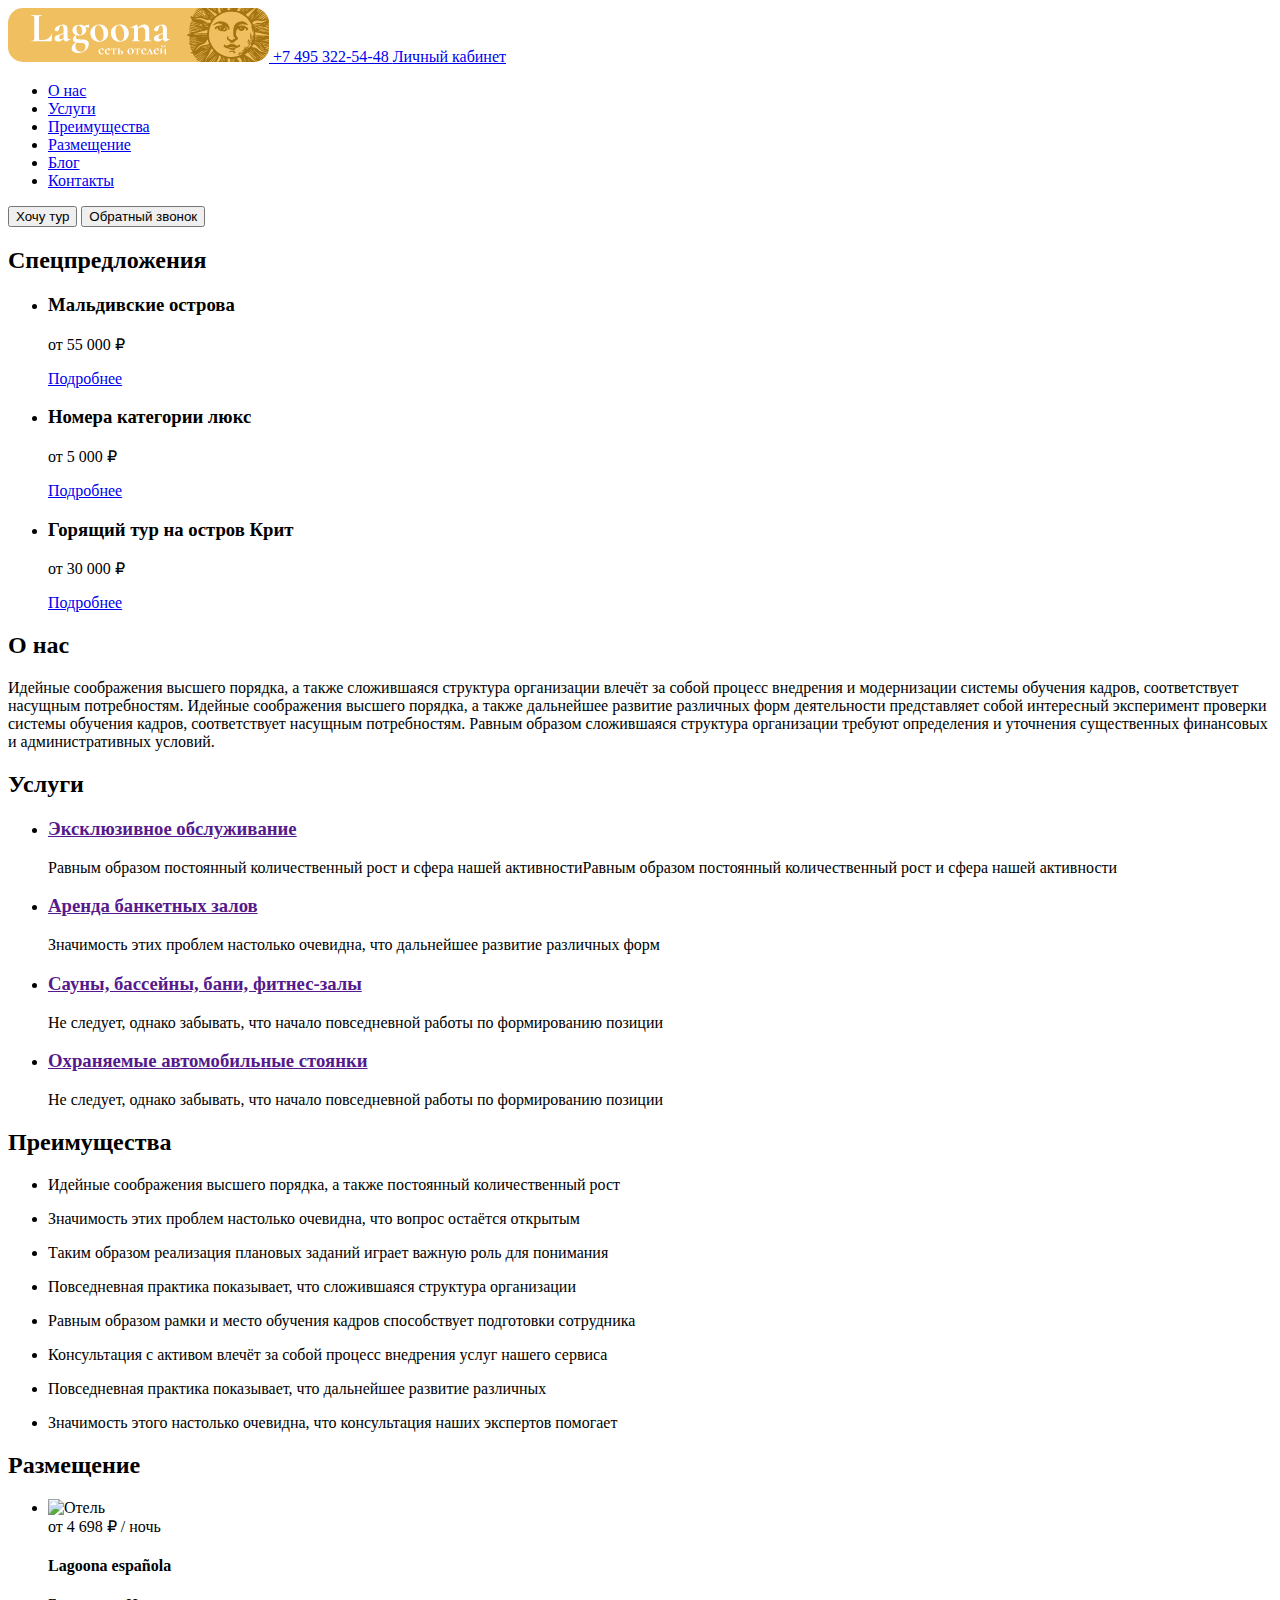
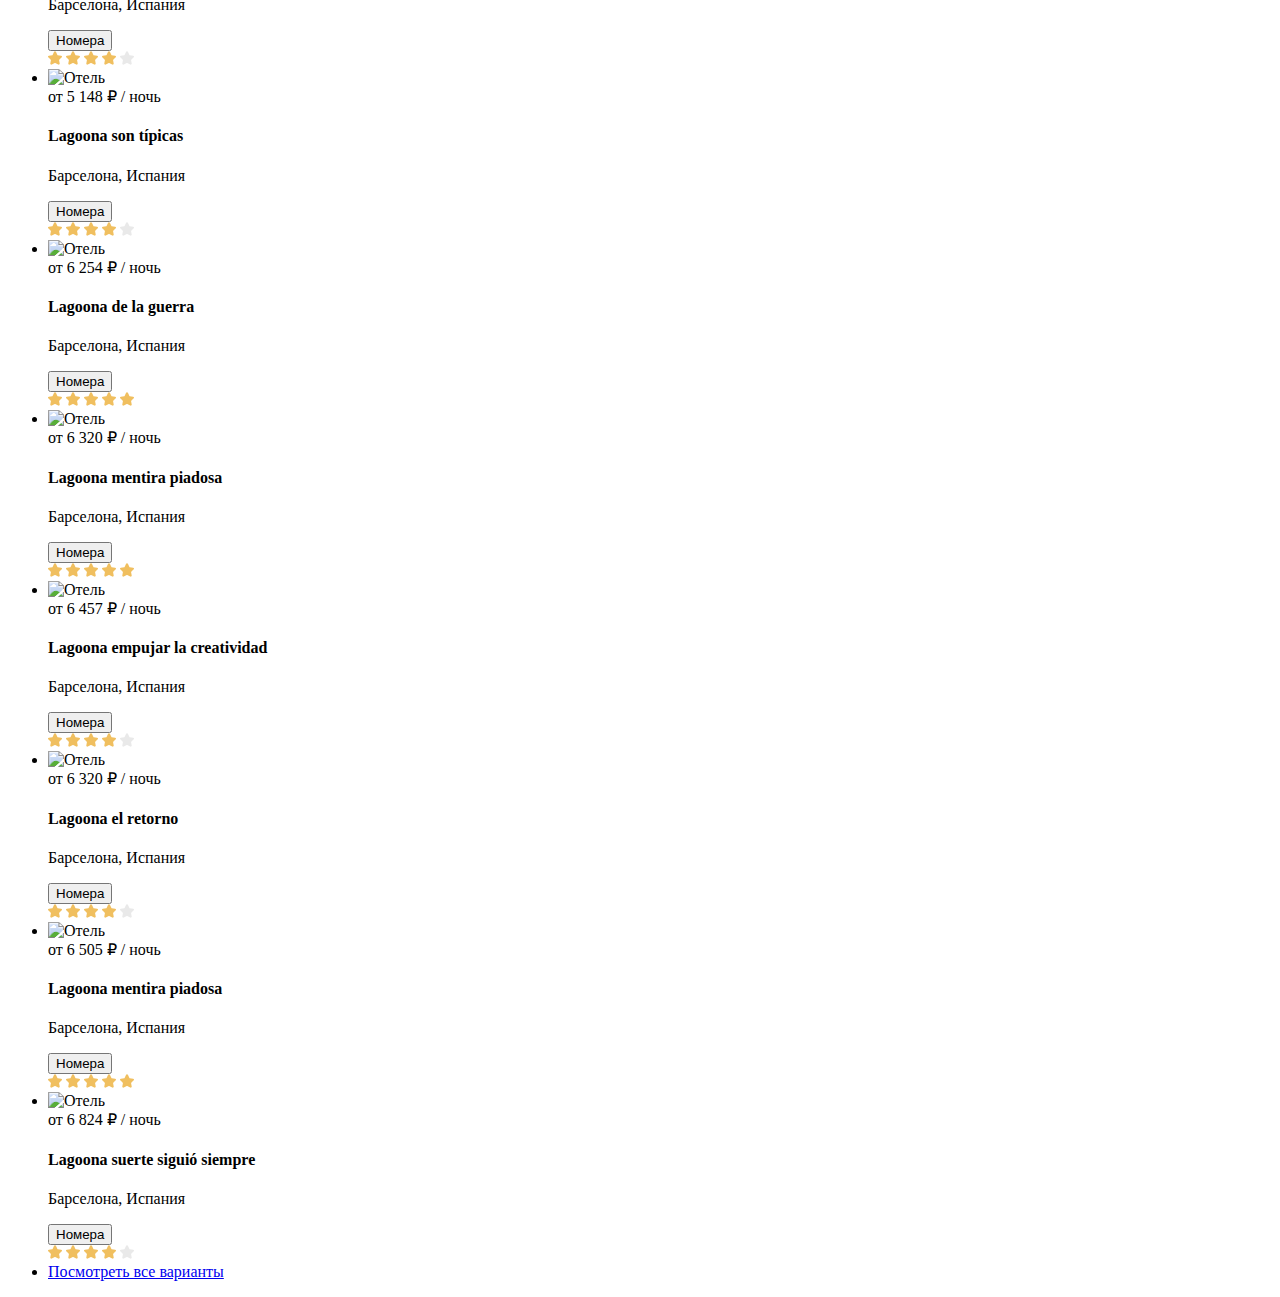
==== 07.layout_flex/index.html @ fabed396 "Дабавид практику по модулю 07" ====
<!DOCTYPE html>
<html lang="ru">

<head>
  <meta charset="UTF-8">
  <meta name="viewport" content="width=device-width, initial-scale=1.0">
  <title>Лагуна</title>
  <link rel="stylesheet" href="css/style.css">
</head>

<body>
  <header class="header">
    <div class="container">
      <a href="#" class="header-logo"><img class="header-logo" src="img/logo.svg" alt="логотип">
      </a>
      <a href="tel:+74953225448" class="header-tel-link">
        +7 495 322-54-48
      </a>
      <a href="#" class="header-personal_account-link">
        Личный кабинет
      </a>
      <div class="header-gray-box">
        <nav class="header-nav">
          <ul class="header-list">
            <li class="header-item">
              <a href="#about" class="header-link">
                О нас
              </a>
            </li>
            <li class="header-item">
              <a href="#services" class="header-link">
                Услуги
              </a>
            </li>
            <li class="header-item">
              <a href="#advantages" class="header-link">
                Преимущества
              </a>
            </li>
            <li class="header-item">
              <a href="#accommodation" class="header-link">
                Размещение
              </a>
            </li>
            <li class="header-item">
              <a href="#blog" class="header-link">
                Блог
              </a>
            </li>
            <li class="header-item">
              <a href="#contacts" class="header-link">
                Контакты
              </a>
            </li>
          </ul>
        </nav>
        <button class="btn header-btn-want">
          Хочу тур
        </button>
        <button class="btn header-btn-back_call">
          Обратный звонок
        </button>
      </div>
    </div>
  </header>

  <main class="main"> 
    <section class="special">
      <div class="container">
        <h2 class="section-title special-title">
          Спецпредложения
        </h2>
        <ul class="special-list">
          <li class="special-item">
            <div class="special-item-content">
              <h3 class="special-item-title">
                Мальдивские острова
              </h3>
              <p class="special-item-price">
                от 55 000 ₽
              </p>
              <a href="#" class="special-item-link">
                Подробнее
              </a>
            </div>
          </li>
          <li class="special-item">
            <div class="special-item-content">
              <h3 class="special-item-title">
                Номера категории люкс
              </h3>
              <p class="special-item-price">
                от 5 000 ₽
              </p>
              <a href="#" class="special-item-link">
                Подробнее
              </a>
            </div>
          </li>
          <li class="special-item">
            <div class="special-item-content">
              <h3 class="special-item-title">
                Горящий тур на&nbsp;остров Крит
              </h3>
              <p class="special-item-price">
                от 30 000 ₽
              </p>
              <a href="#" class="special-item-link">
                Подробнее
              </a>
            </div>
          </li>
        </ul>
      </div>
    </section>
    
    <section id="about" class="about">
      <div class="container">
        <h2 class="section-title about-title">
          О нас
        </h2>
        <p class="about-text">
          Идейные соображения высшего порядка, а&nbsp;также сложившаяся структура организации влечёт за&nbsp;собой
          процесс
          внедрения и&nbsp;модернизации системы обучения кадров, соответствует насущным потребностям. Идейные
          соображения
          высшего порядка, а&nbsp;также дальнейшее развитие различных форм деятельности представляет собой интересный
          эксперимент проверки системы обучения кадров, соответствует насущным потребностям. Равным образом сложившаяся
          структура организации требуют определения и&nbsp;уточнения существенных финансовых
          и&nbsp;административных условий.
        </p>
      </div>
    </section>
    
    <section id="services" class="services">
      <div class="container">
        <h2 class="section-title services-title">
          Услуги
        </h2>
        <ul class="services-list">
          <li class="services-item">
            <div class="services-item-content">
              <h3 class="services-item-link">
                <a href="" class="services-item-link">
                  Эксклюзивное обслуживание
                </a>
              </h3>
              <p class="services-item-descr">
                Равным образом постоянный количественный рост и&nbsp;сфера нашей активностиРавным образом постоянный
                количественный рост и&nbsp;сфера нашей активности
              </p>
            </div>
          </li>
          <li class="services-item">
            <div class="services-item-content">
              <h3 class="services-item-link">
                <a href="" class="services-item-link">
                  Аренда банкетных залов
                </a>
              </h3>
              <p class="services-item-descr">
                Значимость этих проблем настолько очевидна, что дальнейшее развитие различных форм
              </p>
            </div>
          </li>
          <li class="services-item">
            <div class="services-item-content">
              <h3 class="services-item-link">
                <a href="" class="services-item-link">
                  Сауны, бассейны, бани, фитнес-залы
                </a>
              </h3>
              <p class="services-item-descr">
                Не&nbsp;следует, однако забывать, что начало повседневной работы по&nbsp;формированию позиции
              </p>
            </div>
          </li>
          <li class="services-item">
            <div class="services-item-content">
              <h3 class="services-item-link">
                <a href="" class="services-item-link">
                  Охраняемые автомобильные стоянки
                </a>
              </h3>
              <p class="services-item-descr">
                Не&nbsp;следует, однако забывать, что начало повседневной работы по&nbsp;формированию позиции
              </p>
            </div>
          </li>
        </ul>
      </div>
    </section>
    
    <section id="advantages" class="advantages">
      <div class="container">
        <h2 class="section-title advantages-title">
          Преимущества
        </h2>
        <ul class="advantages-list">
          <li class="advantages-item">
            <p class="advantages-item-text">
              Идейные соображения высшего порядка,
              а&nbsp;также постоянный количественный рост
            </p>
          </li>
          <li class="advantages-item">
            <p class="advantages-item-text">
              Значимость этих проблем настолько очевидна, что вопрос остаётся открытым
            </p>
          </li>
          <li class="advantages-item">
            <p class="advantages-item-text">
              Таким образом реализация плановых заданий играет важную роль для понимания
            </p>
          </li>
          <li class="advantages-item">
            <p class="advantages-item-text">
              Повседневная практика показывает, что сложившаяся структура организации
            </p>
          </li>
          <li class="advantages-item">
            <p class="advantages-item-text">
              Равным образом рамки и&nbsp;место обучения кадров способствует подготовки сотрудника
            </p>
          </li>
          <li class="advantages-item">
            <p class="advantages-item-text">
              Консультация с&nbsp;активом влечёт за&nbsp;собой процесс внедрения услуг нашего сервиса
            </p>
          </li>
          <li class="advantages-item">
            <p class="advantages-item-text">
              Повседневная практика показывает, что дальнейшее развитие различных
            </p>
          </li>
          <li class="advantages-item">
            <p class="advantages-item-text">
              Значимость этого настолько очевидна, что консультация наших экспертов помогает
            </p>
          </li>
        </ul>
      </div>
    </section>
    
    <section id="accommodation" class="accommodation">
      <div class="container">
        <h2 class="section-title accommodation-title">
          Размещение
        </h2>
        <ul class="accommodation-list">
          <li class="accommodation-item">
            <img src="img/hotel-1.jpg" alt="Отель">
            <div class="accommodation-item-content">
              <div class="accommodation-item-content-price">
                <span class="accommodation-of">
                  от
                </span>
                <span class="accommodation-price">
                  4 698 ₽
                </span>
                <span class="accommodation-per_night">
                  / ночь
                </span>
              </div>
              <h4 class="accommodation-hotel-name">
                Lagoona española
              </h4>
              <p class="accommodation-hotel-location">
                Барселона, Испания
              </p>
              <button class="btn btn-accomodation-list">
                Номера
              </button>
            </div>
            <div class="accommodation-item-img-stars">
              <img src="img/star-fill.svg" class="img-stars" alt="рейтинг отеля 4 звезды из 5">
              <img src="img/star-fill.svg" class="img-stars" alt="">
              <img src="img/star-fill.svg" class="img-stars" alt="">
              <img src="img/star-fill.svg" class="img-stars" alt="">
              <img src="img/star-empty.svg" class="img-stars" alt="">
            </div>
          </li>
          <li class="accommodation-item">
            <img src="img/hotel-2.jpg" alt="Отель">
            <div class="accommodation-item-content">
              <div class="accommodation-item-content-price">
                <span class="accommodation-of">
                  от
                </span>
                <span class="accommodation-price">
                  5 148 ₽
                </span>
                <span class="accommodation-per_night">
                  / ночь
                </span>
              </div>
              <h4 class="accommodation-hotel-name">
                Lagoona son típicas
              </h4>
              <p class="accommodation-hotel-location">
                Барселона, Испания
              </p>
              <button class="btn btn-accomodation-list">
                Номера
              </button>
            </div>
            <div class="accommodation-item-img-stars">
              <img src="img/star-fill.svg" class="img-stars" alt="рейтинг отеля 4 звезды из 5">
              <img src="img/star-fill.svg" class="img-stars" alt="">
              <img src="img/star-fill.svg" class="img-stars" alt="">
              <img src="img/star-fill.svg" class="img-stars" alt="">
              <img src="img/star-empty.svg" class="img-stars" alt="">
            </div>
          </li>
          <li class="accommodation-item">
            <img src="img/hotel-3.jpg" alt="Отель">
            <div class="accommodation-item-content">
              <div class="accommodation-item-content-price">
                <span class="accommodation-of">
                  от
                </span>
                <span class="accommodation-price">
                  6 254 ₽
                </span>
                <span class="accommodation-per_night">
                  / ночь
                </span>
              </div>
              <h4 class="accommodation-hotel-name">
                Lagoona de la guerra
              </h4>
              <p class="accommodation-hotel-location">
                Барселона, Испания
              </p>
              <button class="btn btn-accomodation-list">
                Номера
              </button>
            </div>
            <div class="accommodation-item-img-stars">
              <img src="img/star-fill.svg" class="img-stars" alt="рейтинг отеля 5 звезд из 5">
              <img src="img/star-fill.svg" class="img-stars" alt="">
              <img src="img/star-fill.svg" class="img-stars" alt="">
              <img src="img/star-fill.svg" class="img-stars" alt="">
              <img src="img/star-fill.svg" class="img-stars" alt="">
            </div>
          </li>
          <li class="accommodation-item">
            <img src="img/hotel-4.jpg" alt="Отель">
            <div class="accommodation-item-content">
              <div class="accommodation-item-content-price">
                <span class="accommodation-of">
                  от
                </span>
                <span class="accommodation-price">
                  6 320 ₽
                </span>
                <span class="accommodation-per_night">
                  / ночь
                </span>
              </div>
              <h4 class="accommodation-hotel-name">
                Lagoona mentira piadosa
              </h4>
              <p class="accommodation-hotel-location">
                Барселона, Испания
              </p>
              <button class="btn btn-accomodation-list">
                Номера
              </button>
            </div>
            <div class="accommodation-item-img-stars">
              <img src="img/star-fill.svg" class="img-stars" alt="рейтинг отеля 5 звезд из 5">
              <img src="img/star-fill.svg" class="img-stars" alt="">
              <img src="img/star-fill.svg" class="img-stars" alt="">
              <img src="img/star-fill.svg" class="img-stars" alt="">
              <img src="img/star-fill.svg" class="img-stars" alt="">
            </div>
          </li>
          <li class="accommodation-item">
            <img src="img/hotel-5.jpg" alt="Отель">
            <div class="accommodation-item-content">
              <div class="accommodation-item-content-price">
                <span class="accommodation-of">
                  от
                </span>
                <span class="accommodation-price">
                  6 457 ₽
                </span>
                <span class="accommodation-per_night">
                  / ночь
                </span>
              </div>
              <h4 class="accommodation-hotel-name">
                Lagoona empujar la creatividad
              </h4>
              <p class="accommodation-hotel-location">
                Барселона, Испания
              </p>
              <button class="btn btn-accomodation-list">
                Номера
              </button>
            </div>
            <div class="accommodation-item-img-stars">
              <img src="img/star-fill.svg" class="img-stars" alt="рейтинг отеля 4 звезды из 5">
              <img src="img/star-fill.svg" class="img-stars" alt="">
              <img src="img/star-fill.svg" class="img-stars" alt="">
              <img src="img/star-fill.svg" class="img-stars" alt="">
              <img src="img/star-empty.svg" class="img-stars" alt="">
            </div>
          </li>
          <li class="accommodation-item">
            <img src="img/hotel-6.jpg" alt="Отель">
            <div class="accommodation-item-content">
              <div class="accommodation-item-content-price">
                <span class="accommodation-of">
                  от
                </span>
                <span class="accommodation-price">
                  6 320 ₽
                </span>
                <span class="accommodation-per_night">
                  / ночь
                </span>
              </div>
              <h4 class="accommodation-hotel-name">
                Lagoona el retorno
              </h4>
              <p class="accommodation-hotel-location">
                Барселона, Испания
              </p>
              <button class="btn btn-accomodation-list">
                Номера
              </button>
            </div>
            <div class="accommodation-item-img-stars">
              <img src="img/star-fill.svg" class="img-stars" alt="рейтинг отеля 4 звезды из 5">
              <img src="img/star-fill.svg" class="img-stars" alt="">
              <img src="img/star-fill.svg" class="img-stars" alt="">
              <img src="img/star-fill.svg" class="img-stars" alt="">
              <img src="img/star-empty.svg" class="img-stars" alt="">
            </div>
          </li>
          <li class="accommodation-item">
            <img src="img/hotel-7.jpg" alt="Отель">
            <div class="accommodation-item-content">
              <div class="accommodation-item-content-price">
                <span class="accommodation-of">
                  от
                </span>
                <span class="accommodation-price">
                  6 505 ₽
                </span>
                <span class="accommodation-per_night">
                  / ночь
                </span>
              </div>
              <h4 class="accommodation-hotel-name">
                Lagoona mentira piadosa
              </h4>
              <p class="accommodation-hotel-location">
                Барселона, Испания
              </p>
              <button class="btn btn-accomodation-list">
                Номера
              </button>
            </div>
            <div class="accommodation-item-img-stars">
              <img src="img/star-fill.svg" class="img-stars" alt="рейтинг отеля 5 звезд из 5">
              <img src="img/star-fill.svg" class="img-stars" alt="">
              <img src="img/star-fill.svg" class="img-stars" alt="">
              <img src="img/star-fill.svg" class="img-stars" alt="">
              <img src="img/star-fill.svg" class="img-stars" alt="">
            </div>
          </li>
          <li class="accommodation-item">
            <img src="img/hotel-8.jpg" alt="Отель">
            <div class="accommodation-item-content">
              <div class="accommodation-item-content-price">
                <span class="accommodation-of">
                  от
                </span>
                <span class="accommodation-price">
                  6 824 ₽
                </span>
                <span class="accommodation-per_night">
                  / ночь
                </span>
              </div>
              <h4 class="accommodation-hotel-name">
                Lagoona suerte siguió siempre
              </h4>
              <p class="accommodation-hotel-location">
                Барселона, Испания
              </p>
              <button class="btn btn-accomodation-list">
                Номера
              </button>
            </div>
            <div class="accommodation-item-img-stars">
              <img src="img/star-fill.svg" class="img-stars" alt="рейтинг отеля 4 звезды из 5">
              <img src="img/star-fill.svg" class="img-stars" alt="">
              <img src="img/star-fill.svg" class="img-stars" alt="">
              <img src="img/star-fill.svg" class="img-stars" alt="">
              <img src="img/star-empty.svg" class="img-stars" alt="">
            </div>
          </li>
          <li class="accommodation-item">
            <div class="accommodation-last-item-link">
              <a href="#">
                Посмотреть все варианты
              </a>
            </div>
          </li>
        </ul>
      </div>
    </section>
    
  </main>

  <footer>

  </footer>
</body>

</html>
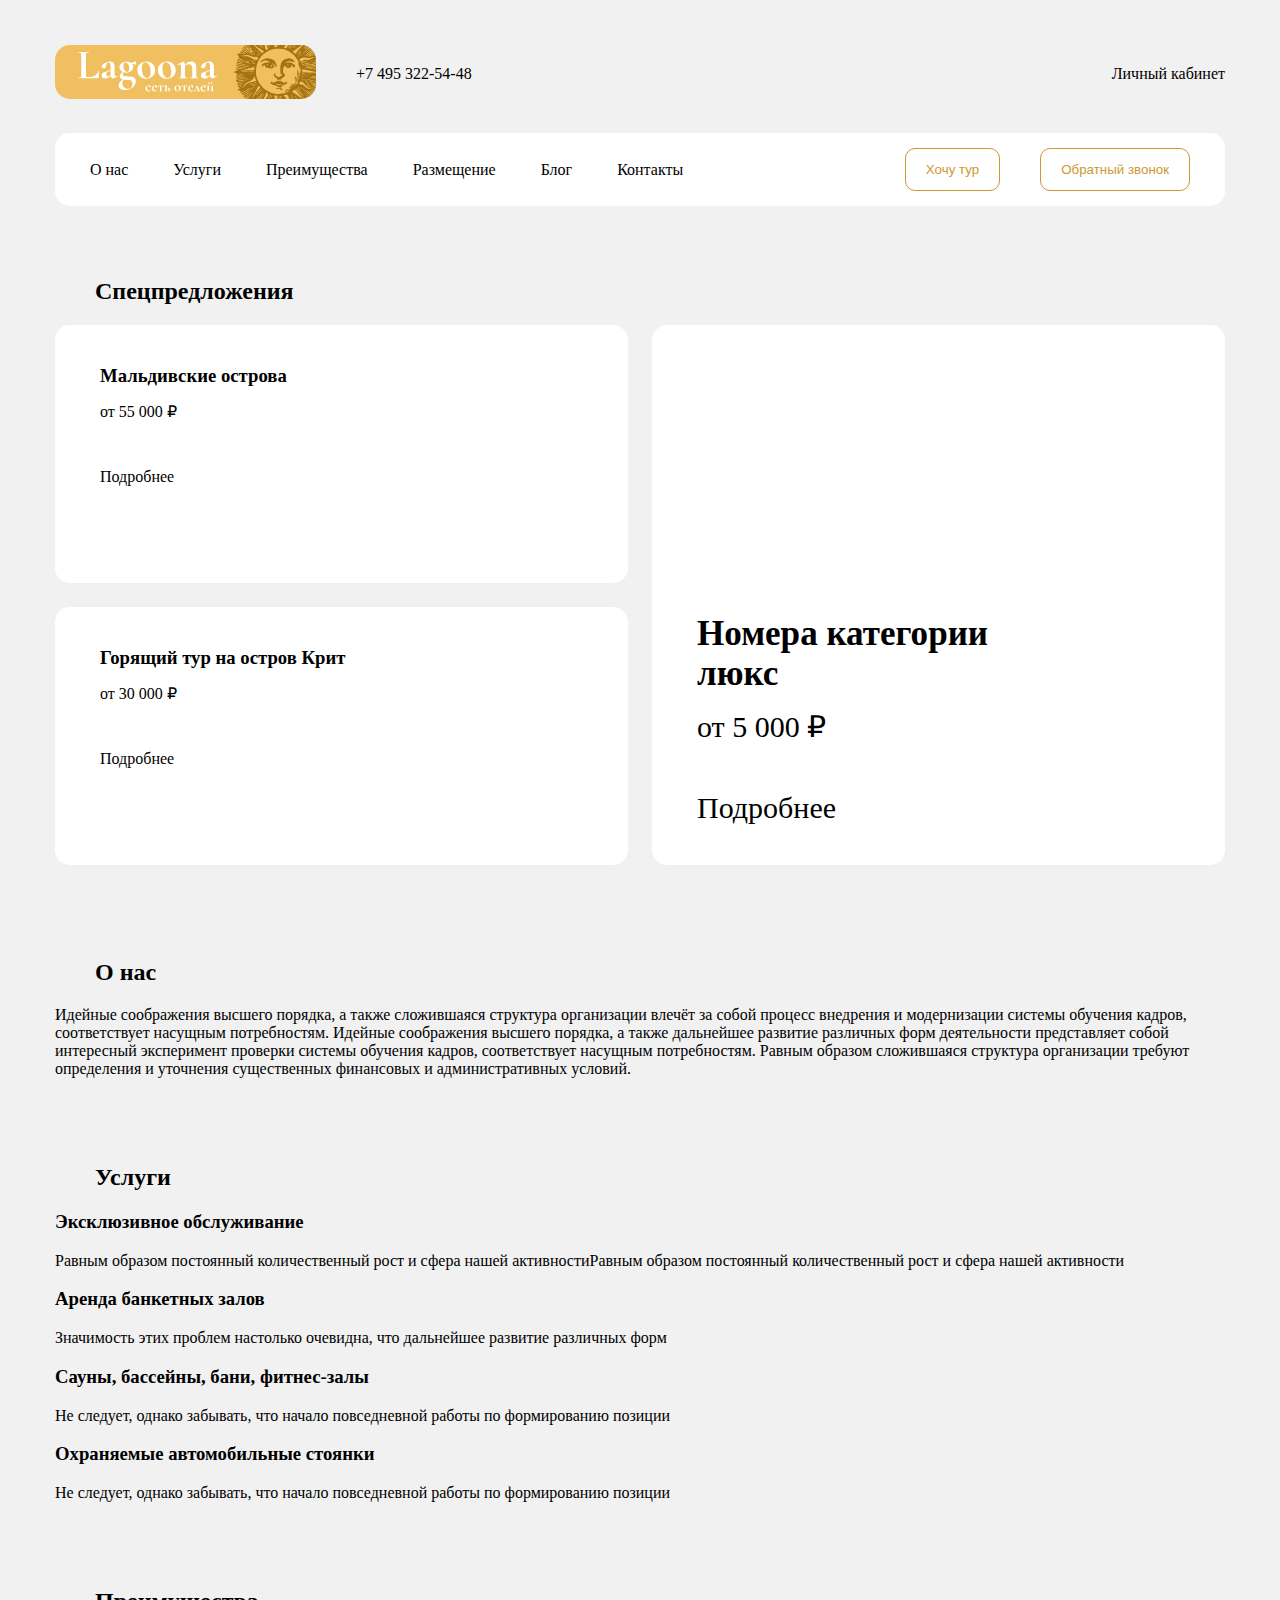
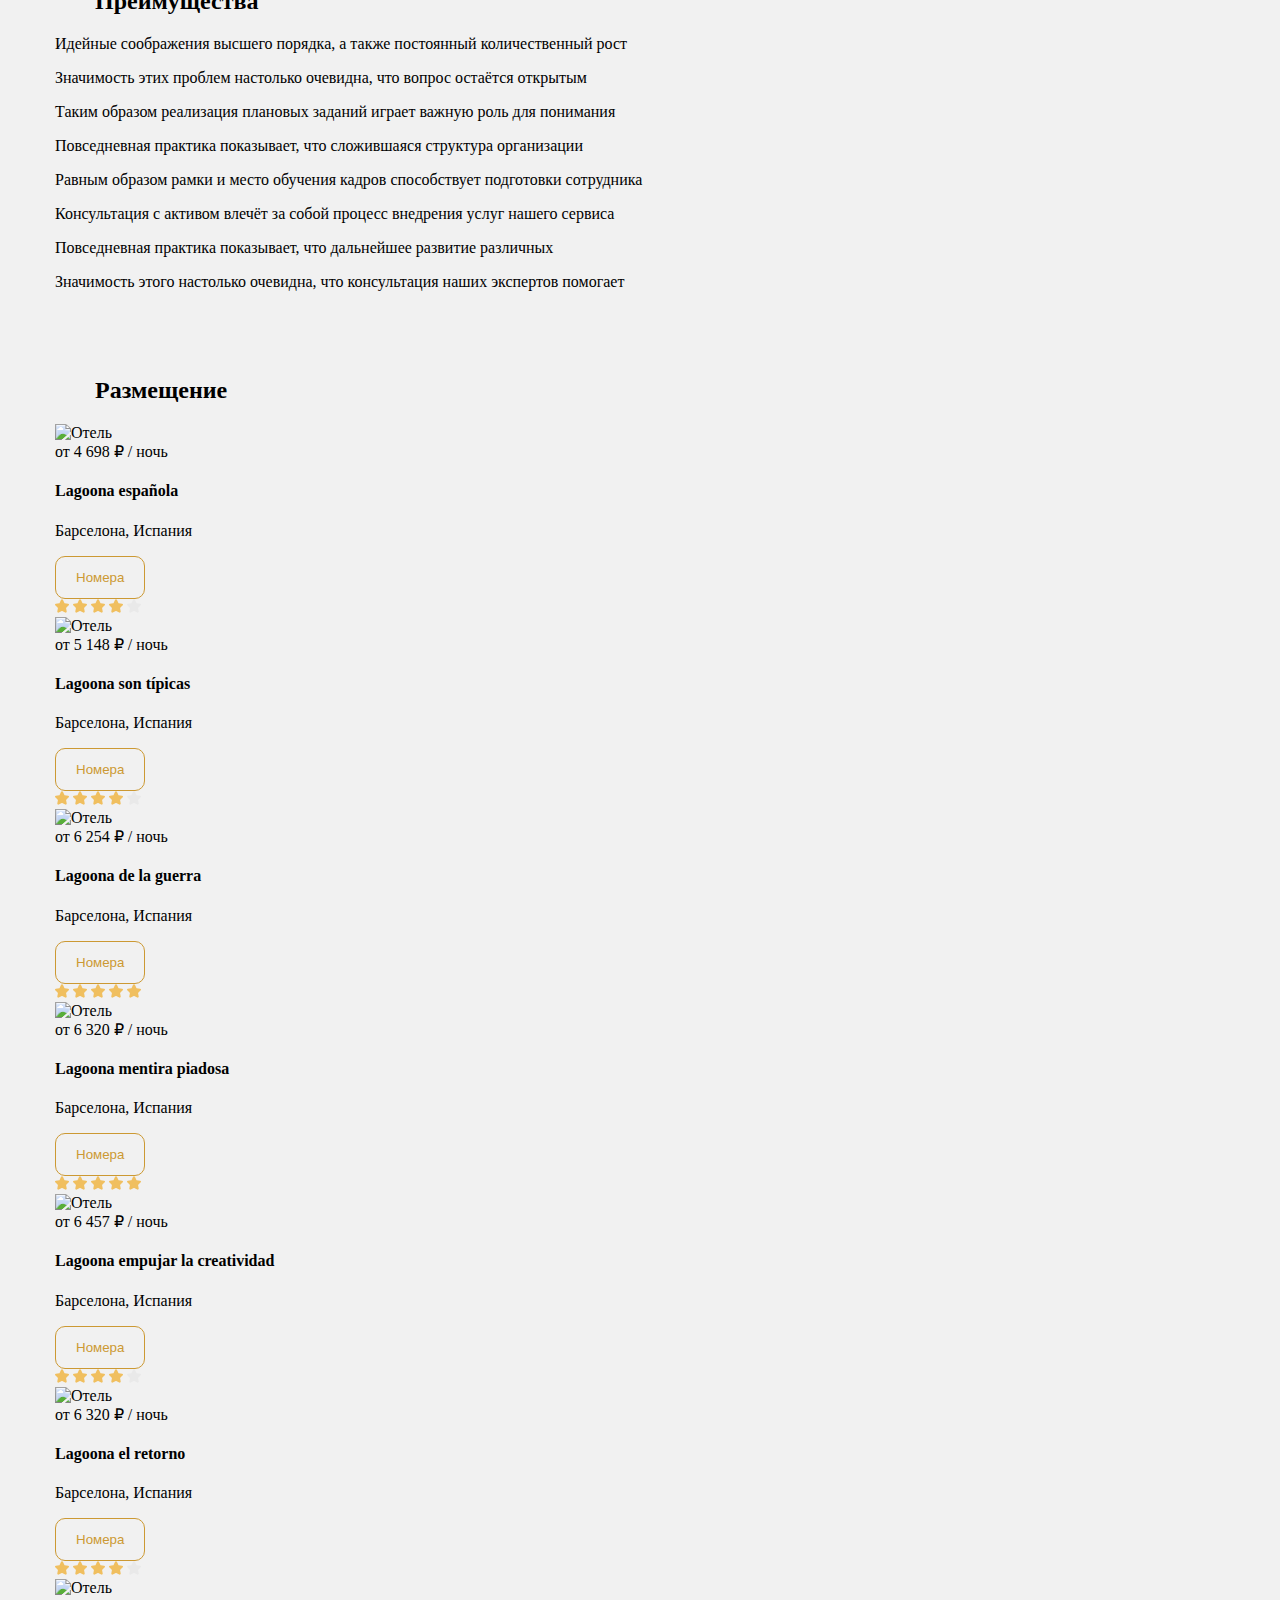
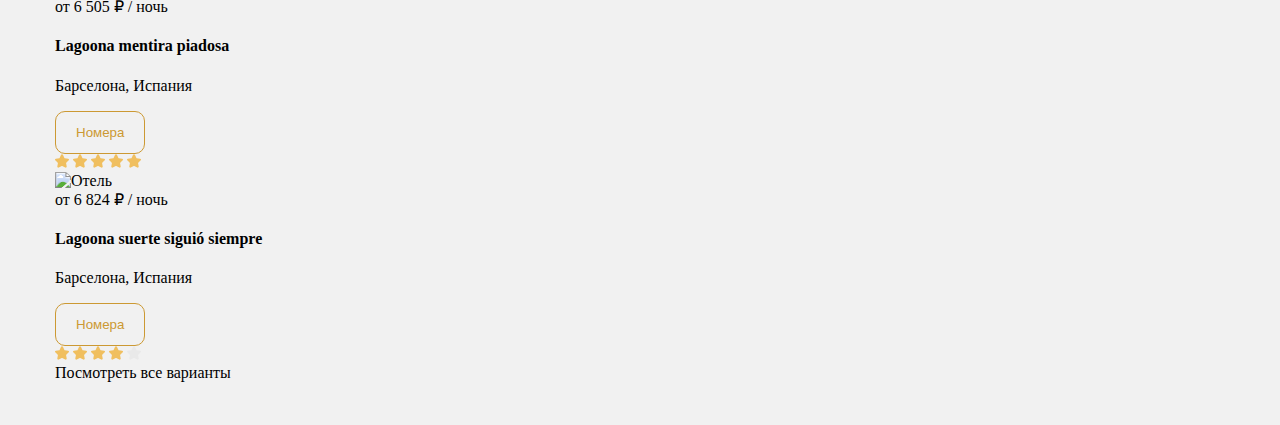
==== commit 02fea6ca: "Merge branch 'main' of https://github.com/KonstantinSalo/SkillBox_Practice" ====
--- a/07.layout_flex/index.html
+++ b/07.layout_flex/index.html
@@ -5,50 +5,54 @@
   <meta charset="UTF-8">
   <meta name="viewport" content="width=device-width, initial-scale=1.0">
   <title>Лагуна</title>
+  <link rel="stylesheet" href="css/normalize.css">
   <link rel="stylesheet" href="css/style.css">
 </head>
 
 <body>
   <header class="header">
-    <div class="container">
-      <a href="#" class="header-logo"><img class="header-logo" src="img/logo.svg" alt="логотип">
-      </a>
-      <a href="tel:+74953225448" class="header-tel-link">
-        +7 495 322-54-48
-      </a>
-      <a href="#" class="header-personal_account-link">
-        Личный кабинет
-      </a>
-      <div class="header-gray-box">
+    <div class="container flex header-container">
+      <div class="header-top flex">
+        <a href="#" class="header-logo">
+          <img src="img/logo.svg" alt="логотип">
+        </a>
+        <a href="tel:+74953225448" class="header-tel-link">
+          +7 495 322-54-48
+        </a>
+        <a href="#" class="header-personal_account-link">
+          Личный кабинет
+        </a>
+      </div>
+      <div class="header-bottom flex">
         <nav class="header-nav">
-          <ul class="header-list">
+          <ul class="header-list list-reset flex">
             <li class="header-item">
-              <a href="#about" class="header-link">
+              <a href="#about" class="header-item-link">
                 О нас
               </a>
             </li>
             <li class="header-item">
-              <a href="#services" class="header-link">
+              <a href="#services" class="header-item-link">
                 Услуги
               </a>
             </li>
             <li class="header-item">
-              <a href="#advantages" class="header-link">
+              <a href="#advantages" class="header-item-link">
                 Преимущества
               </a>
             </li>
             <li class="header-item">
-              <a href="#accommodation" class="header-link">
+              <a href="#accommodation" class="header-item-link">
                 Размещение
               </a>
             </li>
             <li class="header-item">
-              <a href="#blog" class="header-link">
+              <a href="#blog" class="header-item-link">
                 Блог
               </a>
             </li>
             <li class="header-item">
-              <a href="#contacts" class="header-link">
+              <a href="#contacts" class="header-item-link">
                 Контакты
               </a>
             </li>
@@ -64,15 +68,15 @@
     </div>
   </header>
 
-  <main class="main"> 
-    <section class="special">
+  <main class="main">
+    <section class="special section-offset">
       <div class="container">
         <h2 class="section-title special-title">
           Спецпредложения
         </h2>
-        <ul class="special-list">
-          <li class="special-item">
-            <div class="special-item-content">
+        <ul class="special-list list-reset flex">
+          <li class="special-list-item flex special-list-item-maldiv">
+            <div class="special-item-content flex">
               <h3 class="special-item-title">
                 Мальдивские острова
               </h3>
@@ -84,12 +88,12 @@
               </a>
             </div>
           </li>
-          <li class="special-item">
-            <div class="special-item-content">
-              <h3 class="special-item-title">
+          <li class="special-list-item flex special-list-item-luxe">
+            <div class="special-item-content flex special-item-content-luxe">
+              <h3 class="special-item-title title-luxe">
                 Номера категории люкс
               </h3>
-              <p class="special-item-price">
+              <p class="special-item-price special-item-price-luxe">
                 от 5 000 ₽
               </p>
               <a href="#" class="special-item-link">
@@ -97,8 +101,8 @@
               </a>
             </div>
           </li>
-          <li class="special-item">
-            <div class="special-item-content">
+          <li class="special-list-item flex special-list-item-krit">
+            <div class="special-item-content flex">
               <h3 class="special-item-title">
                 Горящий тур на&nbsp;остров Крит
               </h3>
@@ -113,8 +117,8 @@
         </ul>
       </div>
     </section>
-    
-    <section id="about" class="about">
+
+    <section id="about" class="about section-offset">
       <div class="container">
         <h2 class="section-title about-title">
           О нас
@@ -131,13 +135,13 @@
         </p>
       </div>
     </section>
-    
-    <section id="services" class="services">
+
+    <section id="services" class="services section-offset">
       <div class="container">
         <h2 class="section-title services-title">
           Услуги
         </h2>
-        <ul class="services-list">
+        <ul class="services-list list-reset">
           <li class="services-item">
             <div class="services-item-content">
               <h3 class="services-item-link">
@@ -190,13 +194,13 @@
         </ul>
       </div>
     </section>
-    
-    <section id="advantages" class="advantages">
+
+    <section id="advantages" class="advantages section-offset">
       <div class="container">
         <h2 class="section-title advantages-title">
           Преимущества
         </h2>
-        <ul class="advantages-list">
+        <ul class="advantages-list list-reset">
           <li class="advantages-item">
             <p class="advantages-item-text">
               Идейные соображения высшего порядка,
@@ -241,13 +245,13 @@
         </ul>
       </div>
     </section>
-    
-    <section id="accommodation" class="accommodation">
+
+    <section id="accommodation" class="accommodation section-offset">
       <div class="container">
         <h2 class="section-title accommodation-title">
           Размещение
         </h2>
-        <ul class="accommodation-list">
+        <ul class="accommodation-list list-reset">
           <li class="accommodation-item">
             <img src="img/hotel-1.jpg" alt="Отель">
             <div class="accommodation-item-content">
@@ -514,7 +518,7 @@
         </ul>
       </div>
     </section>
-    
+
   </main>
 
   <footer>
--- a/07.layout_flex/css/style.css
+++ b/07.layout_flex/css/style.css
@@ -0,0 +1,161 @@
+html {
+  box-sizing: border-box;
+}
+
+*,
+*::before,
+*::after {
+  box-sizing: inherit;
+}
+
+a {
+  color: inherit;
+  text-decoration: none;
+}
+
+img {
+  max-width: 100%;
+}
+
+body {
+  min-width: 1200px;
+  font-family: 'font' sans-serif;
+  background-color: #F1F1F1;
+}
+
+/* glob */
+.container {
+  width: 1200px;
+  padding: 0 15px;
+  margin: 0 auto;
+}
+
+.list-reset {
+  margin: 0;
+  padding: 0;
+  list-style: none;
+}
+
+.btn-reset {
+  padding: 0;
+  border: none;
+  background-color: transparent;
+  cursor: pointer;
+}
+
+.btn {
+  cursor: pointer;
+  border: 1px solid #cc9933;
+  border-radius: 10px;
+  color: #cc9933;
+  background-color: transparent;
+  padding: 13px 20px;
+}
+
+.flex {
+  display: flex;
+}
+
+.section-title {
+  margin: 0;
+  margin-bottom: 20px;
+  padding-left: 40px;
+}
+
+.section-offset {
+  padding-top: 35px;
+  padding-bottom: 35px;
+}
+
+/* header */
+.header {
+  padding: 37px 0;
+}
+
+.header-container {
+  align-items: center;
+  flex-direction: column;
+}
+
+.header-top {
+  width: 100%;
+  align-items: center;
+  margin-bottom: 30px;
+}
+
+.header-logo {
+  margin-right: 40px;
+}
+
+.header-tel-link {
+  margin-right: auto;
+}
+
+.header-bottom {
+  width: 100%;
+  align-items: center;
+  padding: 15px 35px;
+  background-color: #ffffff;
+  border-radius: 15px;
+}
+
+.header-nav {
+  margin-right: auto;
+}
+
+.header-item:not(:last-child) {
+  margin-right: 45px;
+}
+
+.header-btn-want {
+  margin-right: 40px;
+}
+
+/* special */
+.special-list {
+  display: grid;
+}
+
+/* ПОКА НЕ ЗНАЮ КАК ВЫРОВНЯТЬ ВТОРОЙ ФЛЕКС ЭЛЕМЕНТ, оставил пока гридом */
+.special-list-item {
+  width: 573px;
+  margin-bottom: 24px;
+  flex-direction: column;
+  justify-content: flex-start;
+  background-color: #ffffff;
+  border-radius: 15px;
+  padding: 40px 45px;
+}
+
+.special-list-item:not(:nth-child(2)) {
+  margin-right: 24px;
+  height: 258px;
+}
+
+.special-list-item-luxe {
+  grid-column-start: 2;
+  grid-row: span 2;
+  /* background: url(../img/background-luxe.jpg) no-repeat center center; */
+  background-size: cover;
+  justify-content: flex-end;
+}
+
+.special-item-content {
+  flex-direction: column;
+  width: 420px;
+}
+
+.special-item-content-luxe {
+  font-size: 30px;
+  width: 300px;
+}
+
+.special-item-title {
+  margin: 0;
+  margin-bottom: 15px;
+}
+
+.special-item-price {
+  margin: 0;
+  margin-bottom: 47px;
+}